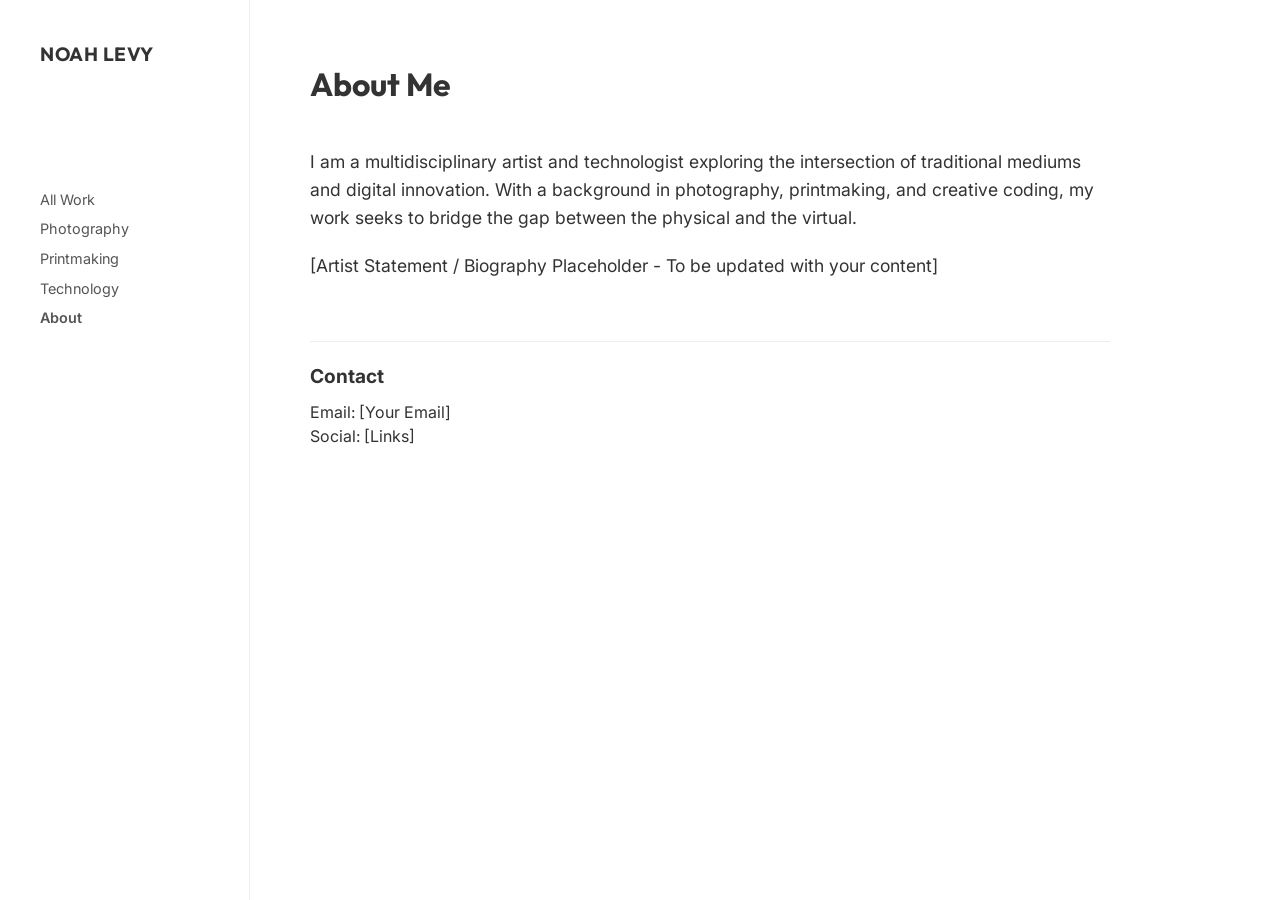
==== about.html @ fb8ff6fa "Initial commit" ====
<!DOCTYPE html>
<html lang="en">

<head>
    <meta charset="UTF-8">
    <meta name="viewport" content="width=device-width, initial-scale=1.0">
    <title>About | Noah Levy</title>
    <link rel="preconnect" href="https://fonts.googleapis.com">
    <link rel="preconnect" href="https://fonts.gstatic.com" crossorigin>
    <link href="https://fonts.googleapis.com/css2?family=Inter:wght@300;400;600&family=Outfit:wght@700&display=swap"
        rel="stylesheet">
    <link rel="stylesheet" href="css/style.css">
    <style>
        /* Specific page styles can go here if needed */
        .about-content {
            max-width: 800px;
            display: flex;
            flex-direction: column;
            gap: 20px;
        }

        .bio-text {
            font-size: 1.1rem;
            line-height: 1.6;
            color: #333;
        }

        .contact-info {
            margin-top: 40px;
            padding-top: 20px;
            border-top: 1px solid #eee;
        }
    </style>
</head>

<body>
    <div class="layout-container">
        <!-- Sidebar -->
        <aside class="sidebar">
            <div class="sidebar-header">
                <a href="index.html" class="logo">NOAH LEVY</a>
            </div>

            <nav class="filter-nav">
                <div class="nav-links-static">
                    <a href="index.html">All Work</a>
                    <a href="photography.html">Photography</a>
                    <a href="printmaking.html">Printmaking</a>
                    <a href="technology.html">Technology</a>
                    <a href="about.html" class="active" style="font-weight: 600;">About</a>
                </div>
            </nav>
        </aside>

        <!-- Main Content -->
        <main class="main-content">
            <div class="about-content">
                <h1 style="font-family: 'Outfit'; margin-bottom: 20px;">About Me</h1>
                <p class="bio-text">
                    I am a multidisciplinary artist and technologist exploring the intersection of traditional mediums
                    and
                    digital innovation.
                    With a background in photography, printmaking, and creative coding, my work seeks to bridge the gap
                    between the physical and the virtual.
                </p>
                <p class="bio-text">
                    [Artist Statement / Biography Placeholder - To be updated with your content]
                </p>

                <div class="contact-info">
                    <h2 style="font-size:1.2rem; margin-bottom:10px;">Contact</h2>
                    <p>Email: [Your Email]</p>
                    <p>Social: [Links]</p>
                </div>
            </div>
        </main>
    </div>

    <script src="js/data.js"></script>
    <script src="js/main.js"></script>
</body>

</html>
---- css/style.css ----
/* Basic Reset & Typography */
* {
    margin: 0;
    padding: 0;
    box-sizing: border-box;
}

body {
    font-family: 'Inter', sans-serif;
    color: #333;
    line-height: 1.5;
    background-color: #ffffff;
}

a {
    text-decoration: none;
    color: inherit;
    transition: color 0.3s ease;
}

/* Layout Container */
.layout-container {
    display: flex;
    min-height: 100vh;
}

/* Sidebar Styles */
.sidebar {
    width: 250px;
    padding: 40px;
    background: #fff;
    position: fixed;
    height: 100%;
    overflow-y: auto;
    border-right: 1px solid #eee;
    z-index: 10;
}

.logo {
    font-family: 'Outfit', sans-serif;
    font-weight: 700;
    font-size: 1.2rem;
    letter-spacing: 0.5px;
    display: block;
    margin-bottom: 60px;
    position: relative;
    display: inline-block;
}

.logo:after {
    content: '';
    position: absolute;
    width: 0;
    height: 2px;
    bottom: -4px;
    left: 0;
    background-color: #000;
    transition: width 0.3s ease;
}

.logo:hover:after {
    width: 100%;
}

.filter-group {
    margin-bottom: 40px;
}

.filter-group h3 {
    font-size: 0.75rem;
    text-transform: uppercase;
    letter-spacing: 1px;
    color: #999;
    margin-bottom: 15px;
    font-weight: 600;
}

.filter-group ul {
    list-style: none;
}

.filter-group li {
    margin-bottom: 8px;
}

/* Filter Buttons & Links */
.filter-btn {
    background: none;
    border: none;
    font-family: 'Inter', sans-serif;
    font-size: 0.9rem;
    color: #555;
    cursor: pointer;
    text-align: left;
    padding: 2px 0;
    transition: all 0.3s ease;
    display: flex;
    align-items: center;
    position: relative;
}

.filter-btn:hover {
    color: #000;
    transform: translateX(4px);
}

.filter-btn.active {
    font-weight: 600;
    color: #000;
    transform: translateX(4px);
}

.nav-links-static {
    margin-top: 60px;
}

.nav-links-static a {
    display: block;
    font-size: 0.9rem;
    margin-bottom: 8px;
    color: #555;
    transition: all 0.3s ease;
}

.nav-links-static a:hover {
    color: #000;
    transform: translateX(4px);
}

/* Colored Dots for Mediums */
.medium-dot {
    display: inline-block;
    width: 10px;
    height: 10px;
    border-radius: 50%;
    margin-right: 12px;
    vertical-align: middle;
    transition: transform 0.3s ease;
}

.filter-btn:hover .medium-dot,
.filter-btn.active .medium-dot {
    transform: scale(1.2);
}

.dot-photography {
    background-color: #4CAF50;
}

.dot-printmaking {
    background-color: #FF9800;
}

.dot-technology {
    background-color: #2196F3;
}

.dot-all {
    background-color: #9E9E9E;
}


/* Main Content & Grid */
.main-content {
    flex: 1;
    margin-left: 250px;
    padding: 60px;
}

.project-grid {
    display: grid;
    grid-template-columns: repeat(auto-fill, minmax(320px, 1fr));
    gap: 60px;
    padding-bottom: 60px;
}

/* Project Item Card */
.project-card {
    display: block;
    position: relative;
    cursor: pointer;
    perspective: 1000px;
    /* For potential 3D effects */
}

.card-image-wrapper {
    width: 100%;
    aspect-ratio: 4/3;
    overflow: hidden;
    background: #f0f0f0;
    margin-bottom: 16px;
    border-radius: 2px;
    position: relative;
    box-shadow: 0 4px 10px rgba(0, 0, 0, 0.05);
    transition: all 0.4s cubic-bezier(0.25, 1, 0.5, 1);
}

.card-image-wrapper img {
    width: 100%;
    height: 100%;
    object-fit: cover;
    transition: transform 0.6s cubic-bezier(0.25, 1, 0.5, 1);
    transform-origin: center;
}

/* Hover Effects */
.project-card:hover .card-image-wrapper {
    box-shadow: 0 20px 40px rgba(0, 0, 0, 0.15);
    transform: translateY(-8px);
}

.project-card:hover .card-image-wrapper img {
    transform: scale(1.08);
}

.card-info {
    font-size: 0.95rem;
    opacity: 0.9;
    transform: translateY(0);
    transition: transform 0.4s ease, opacity 0.4s ease;
}

.project-card:hover .card-info {
    opacity: 1;
    transform: translateY(-4px);
}

.card-title {
    font-weight: 600;
    display: block;
    margin-bottom: 6px;
    font-size: 1.05rem;
    position: relative;
    display: inline-block;
    font-style: italic;
}

.card-title:after {
    content: '';
    position: absolute;
    width: 0;
    height: 1px;
    bottom: -2px;
    left: 0;
    background-color: #000;
    transition: width 0.3s ease;
}

.project-card:hover .card-title:after {
    width: 100%;
}

.card-details {
    color: #666;
    font-size: 0.85rem;
    display: block;
}

/* Project Page Specifics */
.back-link {
    display: inline-flex;
    align-items: center;
    margin-bottom: 30px;
    color: #666;
    font-weight: 600;
    transition: all 0.3s ease;
}

.back-link:hover {
    color: #000;
    transform: translateX(-4px);
}


/* Responsive Styles */
@media (max-width: 900px) {
    .project-grid {
        grid-template-columns: repeat(auto-fill, minmax(280px, 1fr));
        gap: 40px;
    }
}

@media (max-width: 768px) {
    .layout-container {
        flex-direction: column;
    }

    .sidebar {
        width: 100%;
        height: auto;
        position: relative;
        padding: 20px 20px 10px 20px;
        border-right: none;
        border-bottom: 1px solid #eee;
    }

    .main-content {
        margin-left: 0;
        padding: 30px 20px;
    }

    .sidebar-header {
        margin-bottom: 20px;
    }

    .filter-nav {
        display: flex;
        flex-wrap: wrap;
        gap: 20px;
    }

    .filter-group {
        margin-bottom: 10px;
        margin-right: 20px;
    }

    .nav-links-static {
        margin-top: 0;
        width: 100%;
        display: flex;
        gap: 20px;
        border-top: 1px solid #eee;
        padding-top: 15px;
    }

    .nav-links-static div {
        margin-top: 0 !important;
        /* Override inline style from project.html if exists */
    }
}

/* Project Content Layouts */
.project-content-grid {
    display: grid;
    gap: 40px;
    margin-bottom: 60px;
}

.tech-layout {
    grid-template-columns: 1fr 2fr;
}

.art-layout {
    grid-template-columns: 1fr;
    max-width: none;
    width: 100%;
}

.project-left-col,
.project-right-col,
.project-full-col {
    display: flex;
    flex-direction: column;
    gap: 40px;
}

/* Meta Section (Technology) */
.meta-section {
    background-color: #f9f9f9;
    padding: 30px;
    border-radius: 4px;
    border-left: 3px solid #000;
}

.meta-item {
    margin-bottom: 25px;
}

.meta-item:last-child {
    margin-bottom: 0;
}

.meta-label {
    font-size: 0.75rem;
    text-transform: uppercase;
    letter-spacing: 1px;
    color: #999;
    margin-bottom: 8px;
    font-weight: 600;
}

.meta-value {
    font-size: 0.95rem;
    color: #333;
    line-height: 1.6;
}

.section-title {
    font-family: 'Outfit', sans-serif;
    font-size: 1.5rem;
    margin-bottom: 20px;
    position: relative;
    padding-bottom: 10px;
}

.section-title:after {
    content: '';
    position: absolute;
    width: 40px;
    height: 2px;
    bottom: 0;
    left: 0;
    background-color: #eee;
}

.section-content {
    font-size: 1rem;
    color: #444;
    line-height: 1.7;
}

/* First-line indent for description paragraphs */
.section-content[data-field="description"] p {
    text-indent: 2em;
}

/* Paragraph spacing inside section content */
.section-content p {
    margin-bottom: 1em;
}

/* List styling inside editable section content */
.section-content ul {
    list-style: disc;
    margin-left: 1.25rem;
    padding-left: 1.25rem;
}

.section-content ol {
    list-style: decimal;
    margin-left: 1.25rem;
    padding-left: 1.25rem;
}

.section-content li {
    margin-bottom: 6px;
}

.section-content strong {
    display: block;
    margin-top: 16px;
    margin-bottom: 8px;
}

/* Specific Project Detail Styles */
.project-header {
    margin-bottom: 60px;
}

.project-title-large {
    font-family: 'Outfit', sans-serif;
    font-size: 3rem;
    line-height: 1.1;
    margin-bottom: 20px;
    font-style: italic;
}

.project-meta-large {
    display: flex;
    gap: 30px;
    font-size: 0.9rem;
    color: #666;
    align-items: center;
}

/* Gallery Adjustment */
.project-gallery {
    display: grid;
    grid-template-columns: repeat(12, 1fr);
    gap: 40px;
    margin-top: 0px;
}

.gallery-item {
    overflow: hidden;
    background: #fdfdfd;
}

.gallery-item.full {
    grid-column: span 12;
}

.gallery-item.half-left {
    grid-column: span 6;
}

.gallery-item.half-right {
    grid-column: span 6;
}

.gallery-item.inset-left {
    grid-column: 2 / span 10;
}

.gallery-item.inset-right {
    grid-column: 2 / span 10;
}

.gallery-item img {
    width: 100%;
    height: auto;
    display: block;
    cursor: pointer;
    transition: transform 0.5s ease;
}

.gallery-item:hover img {
    transform: scale(1.02);
}

@media (max-width: 768px) {
    .tech-layout {
        grid-template-columns: 1fr;
    }

    .project-title-large {
        font-size: 2.5rem;
    }

    .project-gallery {
        gap: 20px;
    }

    .gallery-item.half-left,
    .gallery-item.half-right,
    .gallery-item.inset-left,
    .gallery-item.inset-right {
        grid-column: span 12;
    }
}
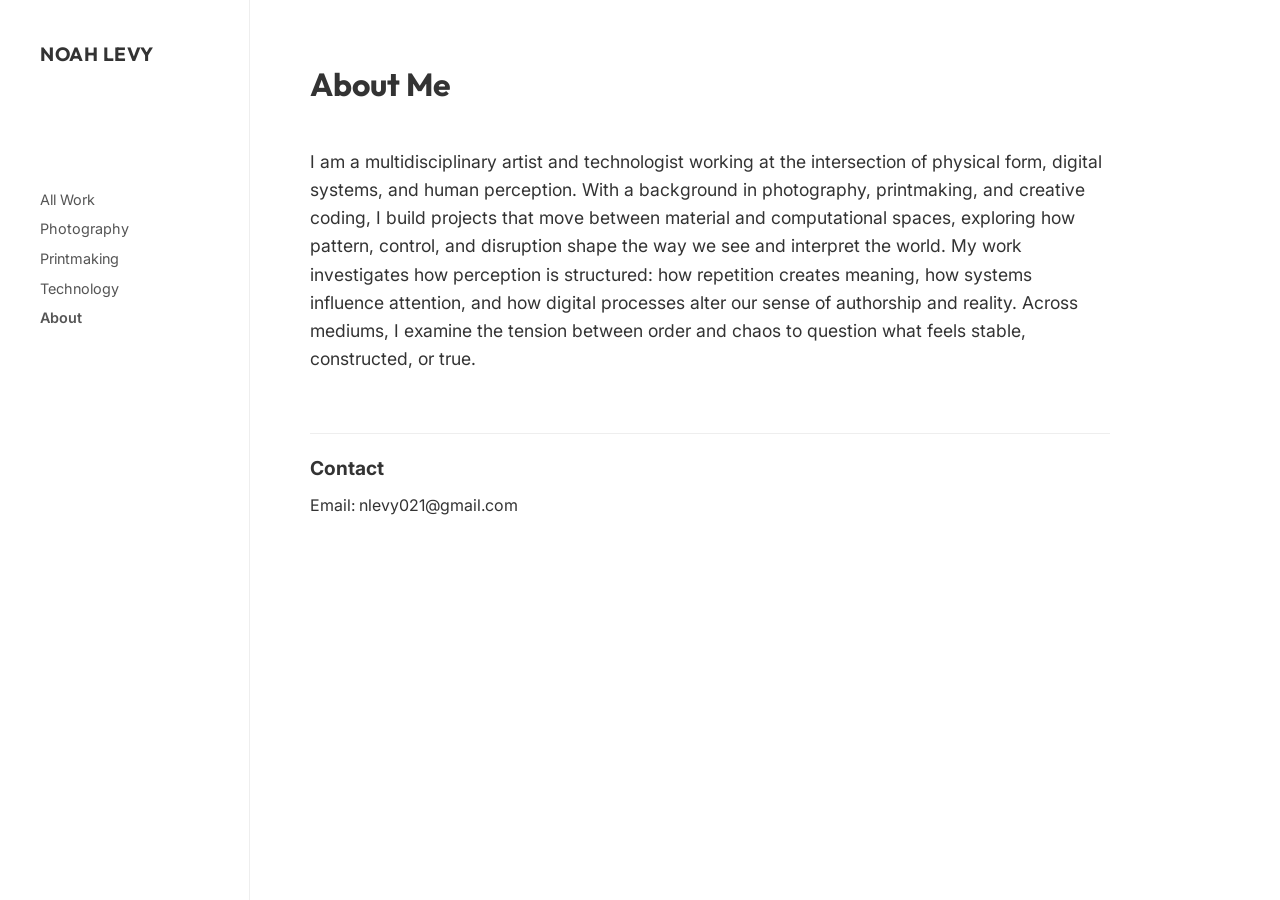
==== commit 3090f931: "Update about page bio" ====
--- a/about.html
+++ b/about.html
@@ -57,20 +57,16 @@
             <div class="about-content">
                 <h1 style="font-family: 'Outfit'; margin-bottom: 20px;">About Me</h1>
                 <p class="bio-text">
-                    I am a multidisciplinary artist and technologist exploring the intersection of traditional mediums
-                    and
-                    digital innovation.
-                    With a background in photography, printmaking, and creative coding, my work seeks to bridge the gap
-                    between the physical and the virtual.
-                </p>
-                <p class="bio-text">
-                    [Artist Statement / Biography Placeholder - To be updated with your content]
+                    I am a multidisciplinary artist and technologist working at the intersection of physical form, digital systems, and human perception.
+
+                    With a background in photography, printmaking, and creative coding, I build projects that move between material and computational spaces, exploring how pattern, control, and disruption shape the way we see and interpret the world.
+
+                    My work investigates how perception is structured: how repetition creates meaning, how systems influence attention, and how digital processes alter our sense of authorship and reality. Across mediums, I examine the tension between order and chaos to question what feels stable, constructed, or true.
                 </p>
 
                 <div class="contact-info">
                     <h2 style="font-size:1.2rem; margin-bottom:10px;">Contact</h2>
-                    <p>Email: [Your Email]</p>
-                    <p>Social: [Links]</p>
+                    <p>Email: nlevy021@gmail.com</p>
                 </div>
             </div>
         </main>
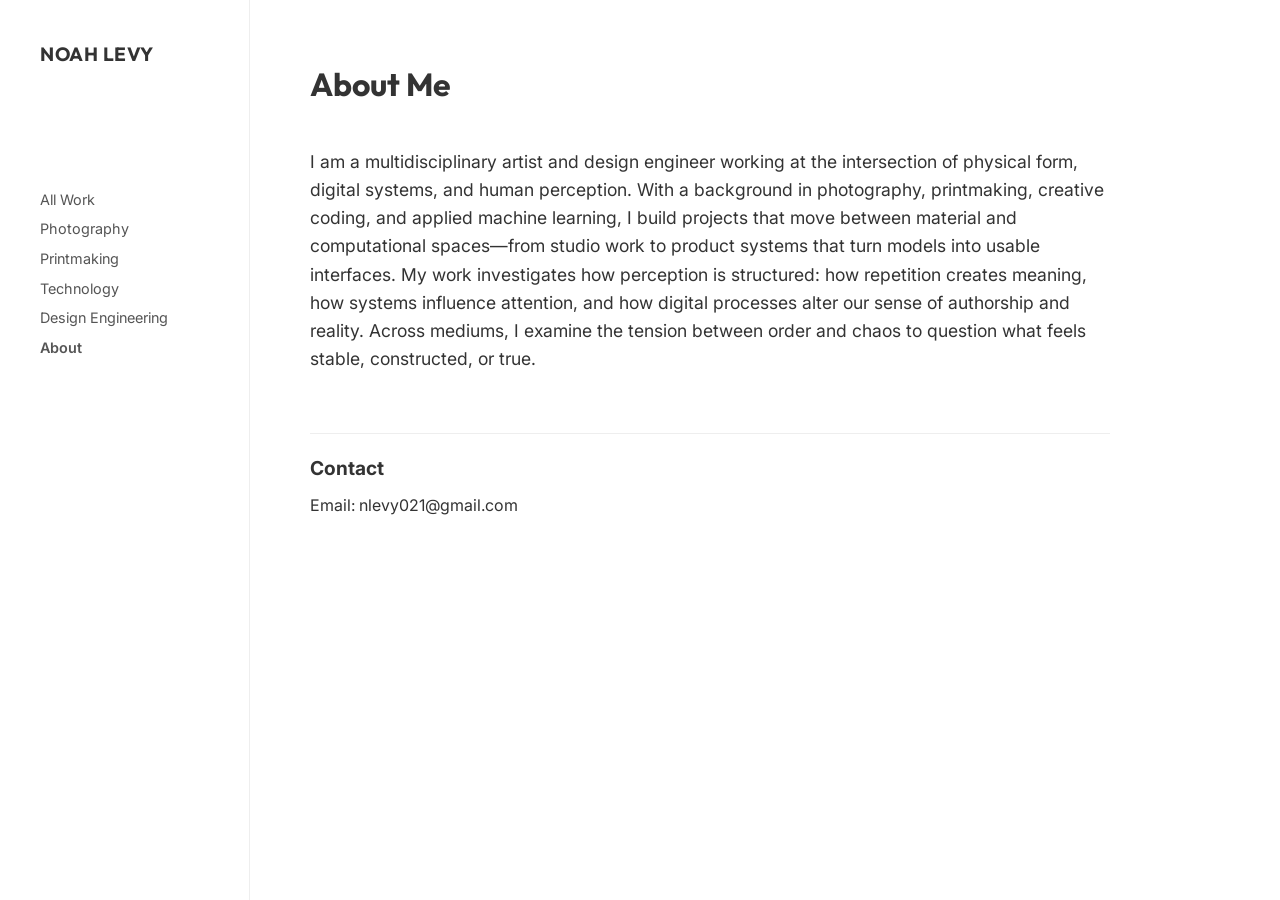
==== commit d9d532df: "Add Design Engineering section with project pages and assets. EOF  Co-authored-by: Cursor <cursorage" ====
--- a/about.html
+++ b/about.html
@@ -47,6 +47,7 @@
                     <a href="photography.html">Photography</a>
                     <a href="printmaking.html">Printmaking</a>
                     <a href="technology.html">Technology</a>
+                    <a href="design-engineering.html">Design Engineering</a>
                     <a href="about.html" class="active" style="font-weight: 600;">About</a>
                 </div>
             </nav>
@@ -57,9 +58,9 @@
             <div class="about-content">
                 <h1 style="font-family: 'Outfit'; margin-bottom: 20px;">About Me</h1>
                 <p class="bio-text">
-                    I am a multidisciplinary artist and technologist working at the intersection of physical form, digital systems, and human perception.
+                    I am a multidisciplinary artist and design engineer working at the intersection of physical form, digital systems, and human perception.
 
-                    With a background in photography, printmaking, and creative coding, I build projects that move between material and computational spaces, exploring how pattern, control, and disruption shape the way we see and interpret the world.
+                    With a background in photography, printmaking, creative coding, and applied machine learning, I build projects that move between material and computational spaces—from studio work to product systems that turn models into usable interfaces.
 
                     My work investigates how perception is structured: how repetition creates meaning, how systems influence attention, and how digital processes alter our sense of authorship and reality. Across mediums, I examine the tension between order and chaos to question what feels stable, constructed, or true.
                 </p>
--- a/css/style.css
+++ b/css/style.css
@@ -155,6 +155,26 @@
     background-color: #2196F3;
 }
 
+.dot-design-engineering {
+    background-color: #2A9D8F;
+}
+
+.medium-tags {
+    display: inline-flex;
+    align-items: center;
+    gap: 16px;
+}
+
+.medium-tag {
+    display: inline-flex;
+    align-items: center;
+    white-space: nowrap;
+}
+
+.medium-tag .medium-dot {
+    margin-right: 6px;
+}
+
 .dot-all {
     background-color: #9E9E9E;
 }
@@ -508,6 +528,23 @@
     transform: scale(1.02);
 }
 
+.project-gallery.gallery-equal-pairs {
+    align-items: stretch;
+}
+
+.project-gallery.gallery-equal-pairs .gallery-item.half-left,
+.project-gallery.gallery-equal-pairs .gallery-item.half-right {
+    display: flex;
+    align-items: center;
+    justify-content: center;
+}
+
+.project-gallery.gallery-equal-pairs .gallery-item img {
+    width: 100%;
+    height: auto;
+    object-fit: unset;
+}
+
 @media (max-width: 768px) {
     .tech-layout {
         grid-template-columns: 1fr;
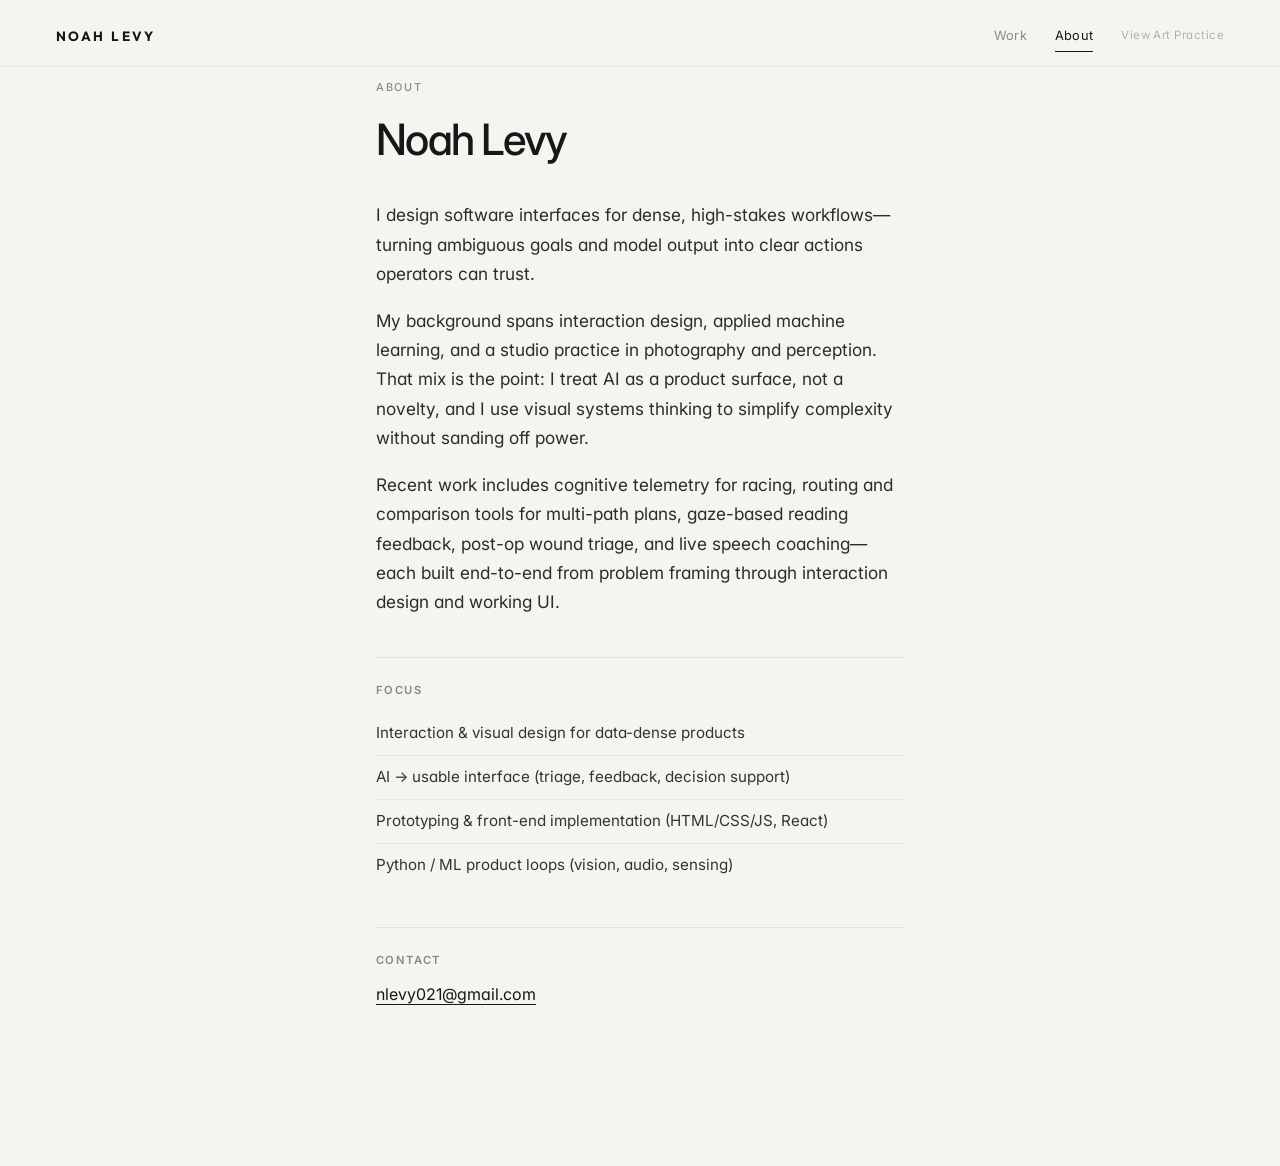
==== commit ec1d3790: "Launch the dual-path site with product case studies and art practice. Co-authored-by: Cursor <cursor" ====
--- a/about.html
+++ b/about.html
@@ -4,77 +4,61 @@
 <head>
     <meta charset="UTF-8">
     <meta name="viewport" content="width=device-width, initial-scale=1.0">
-    <title>About | Noah Levy</title>
+    <title>About | Noah Levy — Product Design</title>
+    <meta name="description"
+        content="Product designer for complex software interfaces. AI product systems, interaction design, and a studio practice in visual perception.">
     <link rel="preconnect" href="https://fonts.googleapis.com">
     <link rel="preconnect" href="https://fonts.gstatic.com" crossorigin>
-    <link href="https://fonts.googleapis.com/css2?family=Inter:wght@300;400;600&family=Outfit:wght@700&display=swap"
+    <link href="https://fonts.googleapis.com/css2?family=Inter:wght@300;400;500;600&family=Outfit:wght@700&display=swap"
         rel="stylesheet">
     <link rel="stylesheet" href="css/style.css">
-    <style>
-        /* Specific page styles can go here if needed */
-        .about-content {
-            max-width: 800px;
-            display: flex;
-            flex-direction: column;
-            gap: 20px;
-        }
-
-        .bio-text {
-            font-size: 1.1rem;
-            line-height: 1.6;
-            color: #333;
-        }
-
-        .contact-info {
-            margin-top: 40px;
-            padding-top: 20px;
-            border-top: 1px solid #eee;
-        }
-    </style>
 </head>
 
-<body>
-    <div class="layout-container">
-        <!-- Sidebar -->
-        <aside class="sidebar">
-            <div class="sidebar-header">
-                <a href="index.html" class="logo">NOAH LEVY</a>
-            </div>
+<body class="product-mode">
+    <header class="product-topbar">
+        <a href="product.html" class="logo">NOAH LEVY</a>
+        <nav class="product-topbar-nav" aria-label="Product">
+            <a href="product.html">Work</a>
+            <a href="about.html" class="active">About</a>
+            <a href="art.html" class="crossover-link">View Art Practice</a>
+        </nav>
+    </header>
 
-            <nav class="filter-nav">
-                <div class="nav-links-static">
-                    <a href="index.html">All Work</a>
-                    <a href="photography.html">Photography</a>
-                    <a href="printmaking.html">Printmaking</a>
-                    <a href="technology.html">Technology</a>
-                    <a href="design-engineering.html">Design Engineering</a>
-                    <a href="about.html" class="active" style="font-weight: 600;">About</a>
-                </div>
-            </nav>
-        </aside>
+    <main class="product-main product-about">
+        <p class="product-kicker">About</p>
+        <h1 class="about-title">Noah Levy</h1>
+        <div class="bio-text">
+            <p>
+                I design software interfaces for dense, high-stakes workflows—turning ambiguous goals and model
+                output into clear actions operators can trust.
+            </p>
+            <p>
+                My background spans interaction design, applied machine learning, and a studio practice in
+                photography and perception. That mix is the point: I treat AI as a product surface, not a
+                novelty, and I use visual systems thinking to simplify complexity without sanding off power.
+            </p>
+            <p>
+                Recent work includes cognitive telemetry for racing, routing and comparison tools for
+                multi-path plans, gaze-based reading feedback, post-op wound triage, and live speech
+                coaching—each built end-to-end from problem framing through interaction design and working UI.
+            </p>
+        </div>
 
-        <!-- Main Content -->
-        <main class="main-content">
-            <div class="about-content">
-                <h1 style="font-family: 'Outfit'; margin-bottom: 20px;">About Me</h1>
-                <p class="bio-text">
-                    I am a multidisciplinary artist and design engineer working at the intersection of physical form, digital systems, and human perception.
+        <div class="skills-band">
+            <h2 class="skills-label">Focus</h2>
+            <ul class="skills-list">
+                <li>Interaction &amp; visual design for data-dense products</li>
+                <li>AI → usable interface (triage, feedback, decision support)</li>
+                <li>Prototyping &amp; front-end implementation (HTML/CSS/JS, React)</li>
+                <li>Python / ML product loops (vision, audio, sensing)</li>
+            </ul>
+        </div>
 
-                    With a background in photography, printmaking, creative coding, and applied machine learning, I build projects that move between material and computational spaces—from studio work to product systems that turn models into usable interfaces.
-
-                    My work investigates how perception is structured: how repetition creates meaning, how systems influence attention, and how digital processes alter our sense of authorship and reality. Across mediums, I examine the tension between order and chaos to question what feels stable, constructed, or true.
-                </p>
-
-                <div class="contact-info">
-                    <h2 style="font-size:1.2rem; margin-bottom:10px;">Contact</h2>
-                    <p>Email: nlevy021@gmail.com</p>
-                </div>
-            </div>
-        </main>
-    </div>
-
-    <script src="js/data.js"></script>
-    <script src="js/main.js"></script>
+        <div class="contact-info">
+            <h2 class="skills-label">Contact</h2>
+            <p><a href="mailto:nlevy021@gmail.com">nlevy021@gmail.com</a></p>
+        </div>
+    </main>
 </body>
 
-</html>+</html>
--- a/css/style.css
+++ b/css/style.css
@@ -7,9 +7,9 @@
 
 body {
     font-family: 'Inter', sans-serif;
-    color: #333;
+    color: #1a1a1a;
     line-height: 1.5;
-    background-color: #ffffff;
+    background-color: #fafafa;
 }
 
 a {
@@ -32,8 +32,221 @@
     position: fixed;
     height: 100%;
     overflow-y: auto;
-    border-right: 1px solid #eee;
+    border-right: 1px solid #ddd;
     z-index: 10;
+}
+
+.brand-tagline {
+    font-size: 0.72rem;
+    line-height: 1.45;
+    color: #666;
+    margin: -40px 0 40px;
+    max-width: 180px;
+}
+
+.nav-section-label {
+    display: block;
+    font-size: 0.68rem;
+    text-transform: uppercase;
+    letter-spacing: 1.2px;
+    color: #999;
+    font-weight: 600;
+    margin: 28px 0 10px;
+}
+
+.home-intro {
+    margin-bottom: 48px;
+    max-width: 640px;
+    padding-bottom: 28px;
+    border-bottom: 1px solid #ddd;
+}
+
+.home-intro-label {
+    font-size: 0.7rem;
+    text-transform: uppercase;
+    letter-spacing: 1.4px;
+    color: #888;
+    font-weight: 600;
+    margin-bottom: 10px;
+}
+
+.home-intro-title {
+    font-family: 'Outfit', sans-serif;
+    font-size: 1.85rem;
+    font-weight: 700;
+    line-height: 1.2;
+    margin-bottom: 12px;
+    color: #111;
+}
+
+.home-intro-copy {
+    font-size: 0.95rem;
+    color: #555;
+    line-height: 1.6;
+}
+
+.about-content {
+    max-width: 680px;
+}
+
+.about-eyebrow {
+    font-size: 0.7rem;
+    text-transform: uppercase;
+    letter-spacing: 1.4px;
+    color: #888;
+    font-weight: 600;
+    margin-bottom: 12px;
+}
+
+.about-title {
+    font-family: 'Outfit', sans-serif;
+    font-size: 2.2rem;
+    margin-bottom: 24px;
+}
+
+.bio-text {
+    font-size: 1.05rem;
+    line-height: 1.65;
+    color: #333;
+}
+
+.bio-text p {
+    margin-bottom: 1em;
+}
+
+.skills-band,
+.contact-info {
+    margin-top: 40px;
+    padding-top: 24px;
+    border-top: 1px solid #ddd;
+}
+
+.skills-label {
+    font-size: 0.7rem;
+    text-transform: uppercase;
+    letter-spacing: 1.4px;
+    color: #888;
+    font-weight: 600;
+    margin-bottom: 14px;
+}
+
+.skills-list {
+    list-style: none;
+    font-size: 0.95rem;
+    color: #333;
+}
+
+.skills-list li {
+    padding: 6px 0;
+    border-bottom: 1px solid #eee;
+}
+
+.skills-list li:last-child {
+    border-bottom: none;
+}
+
+.card-blurb {
+    margin-top: 8px;
+    font-size: 0.8rem;
+    line-height: 1.45;
+    color: #666;
+    display: -webkit-box;
+    -webkit-line-clamp: 3;
+    -webkit-box-orient: vertical;
+    overflow: hidden;
+}
+
+.card-stack {
+    display: block;
+    margin-top: 8px;
+    font-size: 0.72rem;
+    letter-spacing: 0.3px;
+    color: #888;
+    text-transform: uppercase;
+}
+
+.product-card .card-image-wrapper {
+    border: 1px solid #ddd;
+    border-radius: 0;
+    box-shadow: none;
+    background: #111;
+}
+
+.product-card:hover .card-image-wrapper {
+    box-shadow: none;
+    transform: none;
+    border-color: #111;
+}
+
+.project-chips {
+    display: flex;
+    flex-wrap: wrap;
+    gap: 8px;
+    margin: 16px 0 8px;
+}
+
+.project-chip {
+    font-size: 0.7rem;
+    letter-spacing: 0.4px;
+    text-transform: uppercase;
+    color: #333;
+    border: 1px solid #ccc;
+    padding: 4px 8px;
+    background: #fff;
+}
+
+.case-study-lede {
+    margin-top: 20px;
+    max-width: 640px;
+    font-size: 1.05rem;
+    line-height: 1.6;
+    color: #444;
+}
+
+.demo-link {
+    font-weight: 600;
+    color: #111;
+    border-bottom: 1px solid #111;
+}
+
+.demo-link:hover {
+    opacity: 0.7;
+}
+
+.case-study-content p {
+    text-indent: 0 !important;
+}
+
+.case-study-content strong {
+    display: inline;
+    margin: 0;
+    font-weight: 600;
+}
+
+.page-nav {
+    margin-top: 28px;
+    display: flex;
+    flex-direction: column;
+    gap: 6px;
+}
+
+.page-nav-label {
+    font-size: 0.68rem;
+    text-transform: uppercase;
+    letter-spacing: 1.2px;
+    color: #999;
+    font-weight: 600;
+    margin-bottom: 4px;
+}
+
+.page-nav-link {
+    font-size: 0.85rem;
+    color: #555;
+    cursor: pointer;
+}
+
+.page-nav-link:hover {
+    color: #000;
 }
 
 .logo {
@@ -209,10 +422,11 @@
     overflow: hidden;
     background: #f0f0f0;
     margin-bottom: 16px;
-    border-radius: 2px;
+    border-radius: 0;
+    border: 1px solid #e5e5e5;
     position: relative;
-    box-shadow: 0 4px 10px rgba(0, 0, 0, 0.05);
-    transition: all 0.4s cubic-bezier(0.25, 1, 0.5, 1);
+    box-shadow: none;
+    transition: border-color 0.25s ease, transform 0.35s ease;
 }
 
 .card-image-wrapper img {
@@ -225,12 +439,12 @@
 
 /* Hover Effects */
 .project-card:hover .card-image-wrapper {
-    box-shadow: 0 20px 40px rgba(0, 0, 0, 0.15);
-    transform: translateY(-8px);
+    border-color: #111;
+    transform: translateY(-2px);
 }
 
 .project-card:hover .card-image-wrapper img {
-    transform: scale(1.08);
+    transform: scale(1.03);
 }
 
 .card-info {
@@ -564,4 +778,696 @@
     .gallery-item.inset-right {
         grid-column: span 12;
     }
+}
+
+/* Shared crossover */
+.crossover-link {
+    display: block;
+    margin-top: 36px;
+    font-size: 0.75rem;
+    color: #999;
+    letter-spacing: 0.01em;
+}
+
+.nav-links-static a.crossover-link:hover,
+.crossover-link:hover {
+    color: #111;
+    transform: none;
+}
+
+/* Landing */
+body.landing-page {
+    min-height: 100vh;
+    display: flex;
+    align-items: center;
+    justify-content: center;
+    background: #fafafa;
+}
+
+.landing {
+    width: min(740px, calc(100% - 64px));
+    padding: 80px 0;
+}
+
+.landing-logo {
+    margin-bottom: 40px;
+}
+
+.landing-logo:after {
+    display: none;
+}
+
+.landing-statement {
+    font-family: 'Inter', sans-serif;
+    font-weight: 400;
+    font-size: clamp(1.35rem, 2.5vw, 1.85rem);
+    line-height: 1.4;
+    letter-spacing: -0.03em;
+    color: #111;
+    max-width: 22em;
+    margin-bottom: 64px;
+}
+
+.landing-paths {
+    display: grid;
+    grid-template-columns: 1fr 1fr;
+    border-top: 1px solid #ddd;
+}
+
+.landing-path {
+    display: flex;
+    flex-direction: column;
+    gap: 8px;
+    padding: 28px 36px 8px 0;
+}
+
+.landing-path:last-child {
+    padding-left: 36px;
+    padding-right: 0;
+    border-left: 1px solid #ddd;
+}
+
+.landing-path-name {
+    font-size: 0.95rem;
+    font-weight: 600;
+    color: #111;
+}
+
+.landing-path-desc {
+    font-size: 0.85rem;
+    color: #666;
+    line-height: 1.5;
+    max-width: 18em;
+}
+
+.landing-path:hover .landing-path-name {
+    text-decoration: underline;
+    text-underline-offset: 4px;
+}
+
+/* Product chrome */
+html.product-pending {
+    background: #f5f4f1;
+}
+
+html.product-pending .sidebar {
+    display: none;
+}
+
+html.product-pending .main-content {
+    margin-left: 0;
+}
+
+body.product-mode {
+    background: #f5f4f1;
+    color: #171717;
+    -webkit-font-smoothing: antialiased;
+    -moz-osx-font-smoothing: grayscale;
+    font-feature-settings: "ss01" 1, "cv11" 1;
+}
+
+body.product-mode ::selection {
+    background: #171717;
+    color: #f5f4f1;
+}
+
+.product-topbar {
+    position: sticky;
+    top: 0;
+    z-index: 30;
+    display: flex;
+    align-items: center;
+    justify-content: space-between;
+    gap: 24px;
+    padding: 26px 56px 20px;
+    background: rgba(245, 244, 241, 0.86);
+    backdrop-filter: saturate(1.2) blur(16px);
+    border-bottom: 1px solid rgba(23, 23, 23, 0.06);
+}
+
+.product-topbar .logo {
+    margin-bottom: 0;
+    font-size: 0.84rem;
+    letter-spacing: 0.18em;
+    font-weight: 700;
+}
+
+.product-topbar .logo:after {
+    height: 1px;
+    background-color: #171717;
+}
+
+.product-topbar-nav {
+    display: flex;
+    align-items: center;
+    gap: 28px;
+}
+
+.product-topbar-nav a {
+    font-size: 0.8rem;
+    font-weight: 400;
+    color: #8a8a8a;
+    letter-spacing: 0.02em;
+    position: relative;
+}
+
+.product-topbar-nav a.active {
+    color: #171717;
+}
+
+.product-topbar-nav a.active:after {
+    content: '';
+    position: absolute;
+    left: 0;
+    right: 0;
+    bottom: -6px;
+    height: 1px;
+    background: #171717;
+}
+
+.product-topbar-nav a:hover {
+    color: #171717;
+}
+
+.product-topbar-nav .crossover-link {
+    margin-top: 0;
+    font-size: 0.72rem;
+    color: #b0b0b0;
+    letter-spacing: 0.04em;
+}
+
+.product-topbar-nav .crossover-link:hover {
+    color: #171717;
+}
+
+.product-topbar-nav a:focus-visible,
+.product-tile:focus-visible,
+.demo-link:focus-visible,
+.product-tile-demo:focus-visible {
+    outline: 1px solid #171717;
+    outline-offset: 4px;
+}
+
+.product-subnav {
+    position: sticky;
+    top: 67px;
+    z-index: 29;
+    display: flex;
+    gap: 28px;
+    padding: 14px 56px;
+    background: rgba(245, 244, 241, 0.9);
+    backdrop-filter: saturate(1.2) blur(16px);
+    border-bottom: 1px solid rgba(23, 23, 23, 0.06);
+    overflow-x: auto;
+}
+
+.product-subnav-link {
+    font-size: 0.68rem;
+    text-transform: uppercase;
+    letter-spacing: 0.12em;
+    color: #8a8a8a;
+    cursor: pointer;
+    white-space: nowrap;
+}
+
+.product-subnav-link:hover {
+    color: #171717;
+}
+
+.product-main {
+    max-width: 1360px;
+    margin: 0 auto;
+    padding: 36px 56px 160px;
+}
+
+.product-kicker {
+    font-size: 0.68rem;
+    text-transform: uppercase;
+    letter-spacing: 0.16em;
+    color: #8a8a8a;
+    font-weight: 500;
+    margin-bottom: 12px;
+}
+
+.product-intro {
+    max-width: 34em;
+    margin: 4px 0 52px;
+    padding-bottom: 28px;
+    border-bottom: 1px solid rgba(23, 23, 23, 0.08);
+}
+
+.product-intro h1 {
+    font-family: 'Inter', sans-serif;
+    font-weight: 500;
+    font-size: clamp(1.7rem, 3.2vw, 2.35rem);
+    letter-spacing: -0.035em;
+    line-height: 1.2;
+    color: #171717;
+    margin-bottom: 16px;
+}
+
+.product-intro-copy {
+    font-size: 1.2rem;
+    line-height: 1.45;
+    color: #171717;
+    letter-spacing: -0.03em;
+    font-weight: 400;
+    margin-bottom: 0;
+}
+
+.product-intro-meta a {
+    font-size: 0.9rem;
+    color: #171717;
+    border-bottom: 1px solid #171717;
+}
+
+.product-intro-meta a:hover {
+    opacity: 0.65;
+}
+
+.product-tile {
+    display: block;
+    color: inherit;
+    margin-bottom: 72px;
+    animation: product-rise 0.75s cubic-bezier(0.22, 1, 0.36, 1) both;
+    animation-delay: calc(var(--i, 1) * 80ms);
+}
+
+.product-tile:last-child {
+    margin-bottom: 0;
+}
+
+.product-tile-frame {
+    display: block;
+    position: relative;
+    overflow: hidden;
+    background: var(--stage, #111);
+    aspect-ratio: 16 / 8.2;
+}
+
+.product-tile-frame:after {
+    content: '';
+    position: absolute;
+    inset: 0;
+    box-shadow: inset 0 0 0 1px rgba(23, 23, 23, 0.1);
+    pointer-events: none;
+    z-index: 2;
+}
+
+.product-tile-frame:before {
+    content: '';
+    position: absolute;
+    inset: 0;
+    background: #171717;
+    opacity: 0;
+    transition: opacity 0.5s ease;
+    pointer-events: none;
+    z-index: 1;
+}
+
+.product-tile-frame img,
+.product-tile-frame video {
+    position: absolute;
+    inset: 0;
+    width: 100%;
+    height: 100%;
+    object-fit: cover;
+    object-position: var(--pos, center center);
+    display: block;
+    opacity: 0;
+    transition: opacity 0.8s ease, filter 0.55s ease;
+}
+
+.product-tile-frame video {
+    pointer-events: none;
+}
+
+.product-tile-frame img.is-loaded,
+.product-tile-frame video.is-loaded {
+    opacity: 1;
+}
+
+.product-tile.is-inset .product-tile-frame img,
+.product-tile.is-inset .product-tile-frame video {
+    object-fit: contain;
+    padding: 8% 11%;
+    box-sizing: border-box;
+}
+
+.product-tile:hover .product-tile-frame:before {
+    opacity: 0.08;
+}
+
+.product-tile:hover .product-tile-frame img,
+.product-tile:hover .product-tile-frame video {
+    filter: saturate(1.05);
+}
+
+.product-tile:hover .product-tile-title {
+    text-decoration: underline;
+    text-underline-offset: 3px;
+    text-decoration-thickness: 1px;
+}
+
+.product-tile-caption {
+    display: flex;
+    flex-direction: column;
+    gap: 6px;
+    padding-top: 16px;
+}
+
+.product-tile-row {
+    display: flex;
+    align-items: baseline;
+    justify-content: space-between;
+    gap: 16px;
+}
+
+.product-tile-title {
+    font-family: 'Inter', sans-serif;
+    font-size: 0.95rem;
+    font-weight: 500;
+    letter-spacing: -0.02em;
+    color: #171717;
+}
+
+.product-tile-meta {
+    font-size: 0.72rem;
+    letter-spacing: 0.08em;
+    text-transform: uppercase;
+    color: #9a9a9a;
+    font-variant-numeric: tabular-nums;
+    white-space: nowrap;
+}
+
+.product-tile-line {
+    font-size: 0.86rem;
+    line-height: 1.5;
+    color: #6d6d6d;
+    max-width: 36em;
+}
+
+.product-tile-demo {
+    display: inline-block;
+    margin-top: 4px;
+    font-size: 0.82rem;
+    font-weight: 500;
+    color: #171717;
+    border-bottom: 1px solid #171717;
+    width: fit-content;
+}
+
+.product-tile-demo:hover {
+    opacity: 0.6;
+}
+
+.product-tile:hover .product-tile-title {
+    color: #171717;
+}
+
+.product-spec {
+    display: grid;
+    grid-template-columns: repeat(4, minmax(0, 1fr));
+    gap: 20px 28px;
+    margin: 28px 0 0;
+    padding: 22px 0;
+    border-top: 1px solid rgba(23, 23, 23, 0.08);
+    border-bottom: 1px solid rgba(23, 23, 23, 0.08);
+}
+
+.product-spec dt {
+    font-size: 0.65rem;
+    letter-spacing: 0.14em;
+    text-transform: uppercase;
+    color: #8a8a8a;
+    font-weight: 500;
+    margin-bottom: 7px;
+}
+
+.product-spec dd {
+    font-size: 0.9rem;
+    color: #171717;
+    margin: 0;
+    line-height: 1.45;
+}
+
+.product-spec .demo-link {
+    font-weight: 500;
+    border-bottom: 1px solid #171717;
+}
+
+.product-hero {
+    margin: 0 0 72px;
+    background: var(--stage, #111);
+    position: relative;
+}
+
+.product-hero:after {
+    content: '';
+    position: absolute;
+    inset: 0;
+    box-shadow: inset 0 0 0 1px rgba(23, 23, 23, 0.1);
+    pointer-events: none;
+}
+
+.product-hero img,
+.product-hero video {
+    width: 100%;
+    display: block;
+    aspect-ratio: 16 / 8.2;
+    object-fit: cover;
+    object-position: var(--pos, center center);
+    background: var(--stage, #111);
+}
+
+.product-hero video {
+    opacity: 0;
+    transition: opacity 0.8s ease;
+}
+
+.product-hero video.is-loaded {
+    opacity: 1;
+}
+
+.product-hero.is-inset img,
+.product-hero.is-inset video {
+    object-fit: contain;
+    padding: 6% 10%;
+    box-sizing: border-box;
+    background: var(--stage, #e7eeec);
+}
+
+body.product-mode .gallery-item video {
+    width: 100%;
+    aspect-ratio: 16 / 9;
+    display: block;
+    background: #111;
+    cursor: default;
+}
+
+body.product-mode .gallery-item.is-autoplay-video {
+    background: #111;
+    cursor: default;
+}
+
+.product-about {
+    max-width: 640px;
+    padding-top: 12px;
+}
+
+.product-about .about-title {
+    font-family: 'Inter', sans-serif;
+    font-style: normal;
+    font-weight: 500;
+    letter-spacing: -0.04em;
+    font-size: clamp(2rem, 4vw, 2.7rem);
+    margin-bottom: 28px;
+}
+
+.product-about .bio-text {
+    font-size: 1.08rem;
+    line-height: 1.7;
+    color: #2c2c2c;
+}
+
+.product-about .skills-band,
+.product-about .contact-info {
+    border-top-color: rgba(23, 23, 23, 0.08);
+}
+
+.product-about .skills-list li {
+    border-bottom-color: rgba(23, 23, 23, 0.06);
+    padding: 10px 0;
+}
+
+.product-about .contact-info a {
+    border-bottom: 1px solid #171717;
+}
+
+@keyframes product-rise {
+    from {
+        opacity: 0;
+        transform: translateY(14px);
+    }
+    to {
+        opacity: 1;
+        transform: none;
+    }
+}
+
+body.product-mode .layout-container {
+    display: block;
+}
+
+body.product-mode .sidebar {
+    display: none;
+}
+
+body.product-mode .main-content {
+    margin-left: 0;
+    max-width: 1040px;
+    margin: 0 auto;
+    padding: 36px 56px 120px;
+}
+
+body.product-mode .project-title-large {
+    font-family: 'Inter', sans-serif;
+    font-style: normal;
+    font-weight: 500;
+    letter-spacing: -0.045em;
+    font-size: clamp(2.1rem, 4.4vw, 3.4rem);
+    line-height: 1.05;
+    margin-bottom: 8px;
+}
+
+body.product-mode .project-header {
+    margin-bottom: 40px;
+}
+
+body.product-mode .case-study-lede {
+    margin-top: 24px;
+    max-width: 38em;
+    font-size: 1.12rem;
+    line-height: 1.6;
+    color: #3a3a3a;
+    letter-spacing: -0.015em;
+}
+
+body.product-mode .section-title {
+    font-family: 'Inter', sans-serif;
+    font-size: 0.68rem;
+    font-weight: 500;
+    letter-spacing: 0.14em;
+    text-transform: uppercase;
+    color: #8a8a8a;
+    padding-bottom: 0;
+    margin-bottom: 14px;
+}
+
+body.product-mode .section-title:after {
+    display: none;
+}
+
+body.product-mode .section-content {
+    font-size: 1.02rem;
+    line-height: 1.7;
+    color: #2c2c2c;
+    max-width: 40em;
+}
+
+body.product-mode .project-gallery {
+    gap: 28px;
+}
+
+body.product-mode .gallery-item {
+    background: #ecebe7;
+}
+
+body.product-mode .gallery-item:hover img {
+    transform: none;
+}
+
+body.product-mode .content-grid,
+body.product-mode .project-content-grid,
+body.product-mode .project-section {
+    scroll-margin-top: 120px;
+}
+
+@media (prefers-reduced-motion: reduce) {
+    .product-tile,
+    .product-tile-frame img,
+    .product-tile-frame video,
+    .product-tile-frame:before,
+    .product-hero video {
+        animation: none;
+        transition: none;
+    }
+
+    .product-tile-frame img,
+    .product-tile-frame video,
+    .product-hero video {
+        opacity: 1;
+    }
+}
+
+@media (max-width: 900px) {
+    .landing {
+        width: calc(100% - 40px);
+        padding: 48px 0 64px;
+    }
+
+    .landing-paths {
+        grid-template-columns: 1fr;
+    }
+
+    .landing-path,
+    .landing-path:last-child {
+        padding: 24px 0;
+        border-left: none;
+    }
+
+    .landing-path:last-child {
+        border-top: 1px solid #ddd;
+    }
+
+    .product-topbar,
+    .product-subnav,
+    .product-main,
+    body.product-mode .main-content {
+        padding-left: 20px;
+        padding-right: 20px;
+    }
+
+    .product-topbar {
+        padding-top: 18px;
+        padding-bottom: 16px;
+    }
+
+    .product-tile {
+        margin-bottom: 40px;
+    }
+
+    .product-tile-frame,
+    .product-hero img,
+    .product-hero video {
+        aspect-ratio: 16 / 10;
+    }
+
+    .product-spec {
+        grid-template-columns: 1fr 1fr;
+    }
+
+    .product-tile-row {
+        flex-wrap: wrap;
+        gap: 4px 12px;
+    }
+
+    .product-intro {
+        margin-bottom: 36px;
+        padding-bottom: 20px;
+    }
+
+    .product-intro-copy {
+        font-size: 1.05rem;
+    }
 }
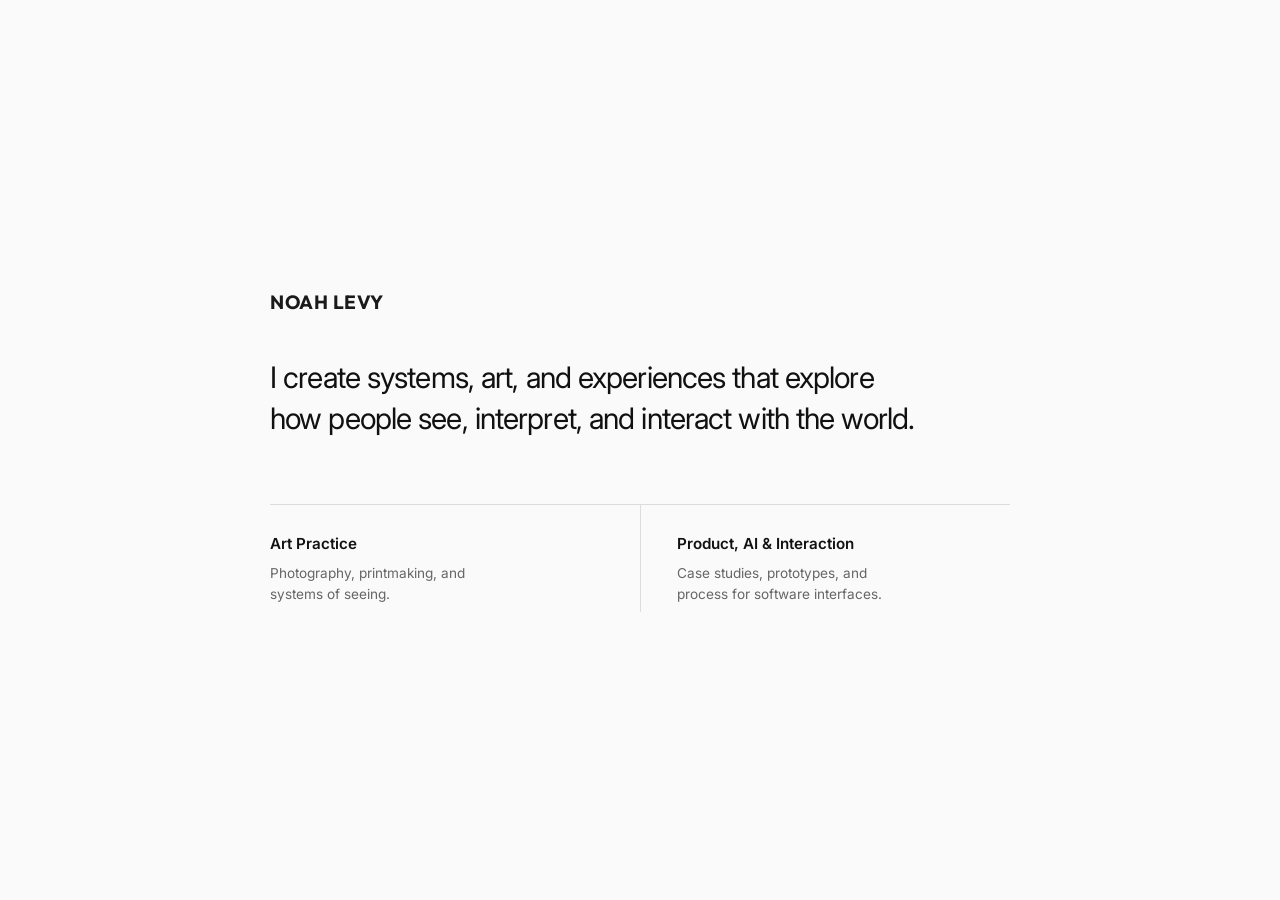
==== commit d3207cf4: "Publish the landing-as-About site and the updated Market Intelligence case study. Co-authored-by: Cu" ====
--- a/about.html
+++ b/about.html
@@ -4,61 +4,12 @@
 <head>
     <meta charset="UTF-8">
     <meta name="viewport" content="width=device-width, initial-scale=1.0">
-    <title>About | Noah Levy — Product Design</title>
-    <meta name="description"
-        content="Product designer for complex software interfaces. AI product systems, interaction design, and a studio practice in visual perception.">
-    <link rel="preconnect" href="https://fonts.googleapis.com">
-    <link rel="preconnect" href="https://fonts.gstatic.com" crossorigin>
-    <link href="https://fonts.googleapis.com/css2?family=Inter:wght@300;400;500;600&family=Outfit:wght@700&display=swap"
-        rel="stylesheet">
-    <link rel="stylesheet" href="css/style.css">
+    <title>Noah Levy</title>
+    <link rel="canonical" href="https://noah-levy.com/">
+    <meta http-equiv="refresh" content="0; url=index.html">
+    <script>location.replace('index.html');</script>
 </head>
 
-<body class="product-mode">
-    <header class="product-topbar">
-        <a href="product.html" class="logo">NOAH LEVY</a>
-        <nav class="product-topbar-nav" aria-label="Product">
-            <a href="product.html">Work</a>
-            <a href="about.html" class="active">About</a>
-            <a href="art.html" class="crossover-link">View Art Practice</a>
-        </nav>
-    </header>
-
-    <main class="product-main product-about">
-        <p class="product-kicker">About</p>
-        <h1 class="about-title">Noah Levy</h1>
-        <div class="bio-text">
-            <p>
-                I design software interfaces for dense, high-stakes workflows—turning ambiguous goals and model
-                output into clear actions operators can trust.
-            </p>
-            <p>
-                My background spans interaction design, applied machine learning, and a studio practice in
-                photography and perception. That mix is the point: I treat AI as a product surface, not a
-                novelty, and I use visual systems thinking to simplify complexity without sanding off power.
-            </p>
-            <p>
-                Recent work includes cognitive telemetry for racing, routing and comparison tools for
-                multi-path plans, gaze-based reading feedback, post-op wound triage, and live speech
-                coaching—each built end-to-end from problem framing through interaction design and working UI.
-            </p>
-        </div>
-
-        <div class="skills-band">
-            <h2 class="skills-label">Focus</h2>
-            <ul class="skills-list">
-                <li>Interaction &amp; visual design for data-dense products</li>
-                <li>AI → usable interface (triage, feedback, decision support)</li>
-                <li>Prototyping &amp; front-end implementation (HTML/CSS/JS, React)</li>
-                <li>Python / ML product loops (vision, audio, sensing)</li>
-            </ul>
-        </div>
-
-        <div class="contact-info">
-            <h2 class="skills-label">Contact</h2>
-            <p><a href="mailto:nlevy021@gmail.com">nlevy021@gmail.com</a></p>
-        </div>
-    </main>
-</body>
+<body></body>
 
 </html>
